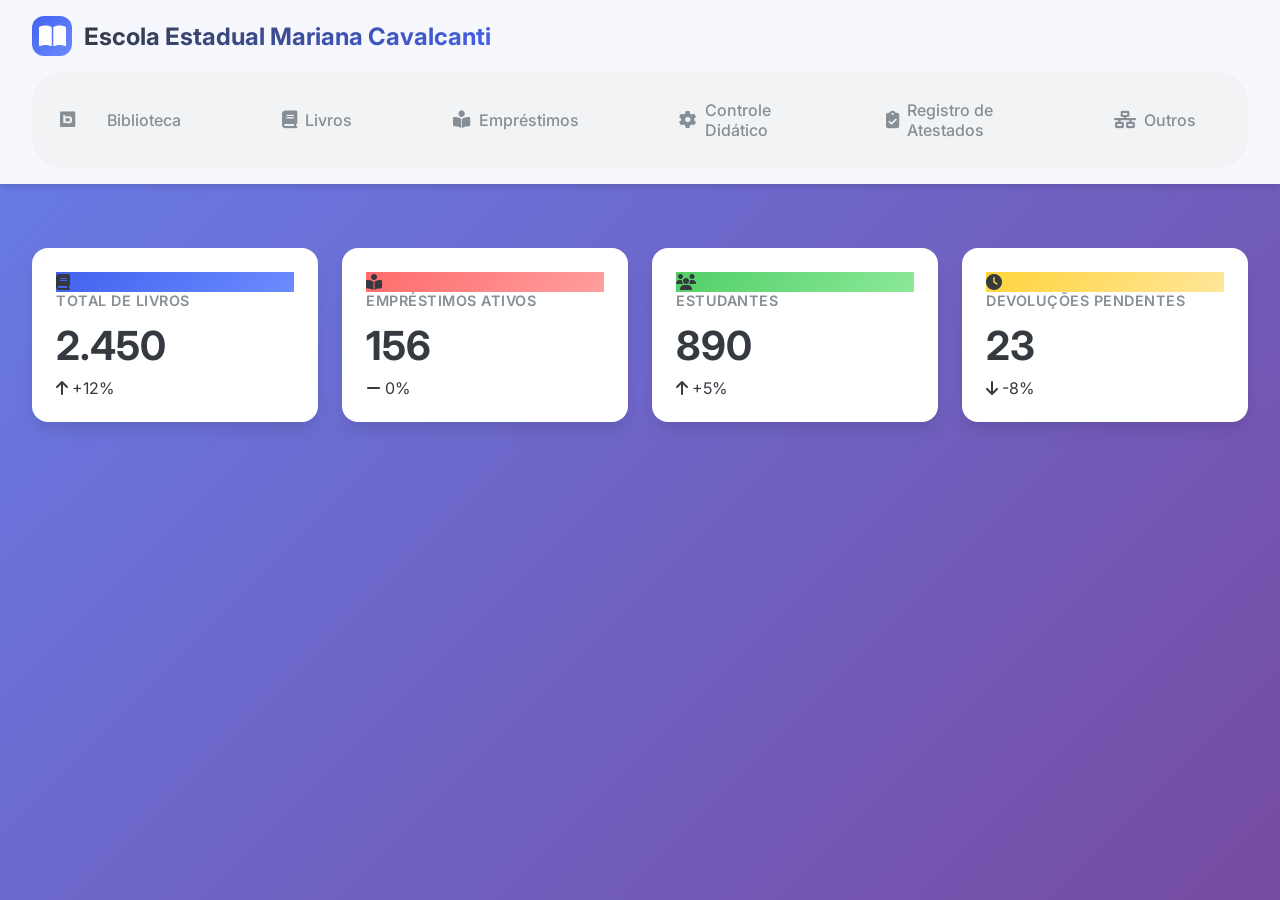
==== index.html @ 970c311e "Biblioteca" ====
<!DOCTYPE html>
<html lang="pt-BR">
<head>
    <meta charset="UTF-8">
    <meta name="viewport" content="width=device-width, initial-scale=1.0">
    <title>Biblioteca Escolar - Sistema de Gestão</title>
    <link rel="stylesheet" href="assets/css/style.css">
    <link href="https://fonts.googleapis.com/css2?family=Inter:wght@300;400;500;600;700;800&display=swap" rel="stylesheet">
    <link rel="stylesheet" href="https://cdnjs.cloudflare.com/ajax/libs/font-awesome/6.4.0/css/all.min.css">
</head>
<body>
    <header>
        <div class="header-content">
            <div class="logo">
                <div class="logo-icon">
                    <i class="fas fa-book-open"></i>
                </div>
                <h1>Escola Estadual<span>  Mariana Cavalcanti</span></h1>
            </div>
            <nav class="nav-menu">
                <ul>
                    <li class="nav-link" data-tab="livros">
                        <i class="fa-brands fa-bimobject"></i>
                        <a href="index.html" class="nav-link" data-tab="index">
                            <span>Biblioteca</span>
                        </a>
                    </li>
                    <li class="nav-link" data-tab="livros"> 
                        <a href="arcevo.html" class="nav-link" data-tab="livros">                       
                        <i class="fas fa-book"></i>                       
                            <span>Livros</span>
                        </a>
                    </li>
                    <li class="nav-link" data-tab="emprestimos">
                        <a href="emprestimo.html" class="nav-link" data-tab="emprestimos">
                            <i class="fas fa-book-reader"></i>
                            <span>Empréstimos</span>
                        </a>
                    </li>
                    <li class="nav-link" data-tab="controlDidatico">
                        <a href="controlDidatico.html" class="nav-link" data-tab="controlDidatico">
                            <i class="fa-solid fa-gear"></i>
                            <span>Controle Didático</span>
                        </a>    
                    </li>
                    <li class="nav-link" data-tab="atestados">
                        <a href="RegisterAtestado.html" class="nav-link" data-tab="atestados">
                            <i class="fa-solid fa-clipboard-check"></i>
                            <span>Registro de Atestados</span>
                        </a>
                    </li>
                    <li class="nav-link" data-tab="outros">
                        <a href="outros.html" class="nav-link" data-tab="outros">
                        <i class="fa-solid fa-network-wired"></i>
                        <span>Outros</span>
                        </a>
                    </li>
                </ul>
            </nav>
        </div>
    </header>
    
    <main class="main-content">
        <div class="stats-grid">
            <div class="stat-card">
                <div class="stat-icon" style="background: linear-gradient(135deg, #4361ee, #6c8cff);">
                    <i class="fas fa-book"></i>
                </div>
                <div class="stat-info">
                    <h3>Total de Livros</h3>
                    <p class="stat-number" id="totalLivros">2.450</p>
                    <span class="stat-trend positive">
                        <i class="fas fa-arrow-up"></i> +12%
                    </span>
                </div>
            </div>
            
            <div class="stat-card">
                <div class="stat-icon" style="background: linear-gradient(135deg, #ff6b6b, #ff9f9f);">
                    <i class="fas fa-book-reader"></i>
                </div>
                <div class="stat-info">
                    <h3>Empréstimos Ativos</h3>
                    <p class="stat-number" id="emprestimosAtivos">156</p>
                    <span class="stat-trend neutral">
                        <i class="fas fa-minus"></i> 0%
                    </span>
                </div>
            </div>
            
            <div class="stat-card">
                <div class="stat-icon" style="background: linear-gradient(135deg, #51cf66, #8ce99a);">
                    <i class="fas fa-users"></i>
                </div>
                <div class="stat-info">
                    <h3>Estudantes</h3>
                    <p class="stat-number" id="estudantes">890</p>
                    <span class="stat-trend positive">
                        <i class="fas fa-arrow-up"></i> +5%
                    </span>
                </div>
            </div>
            
            <div class="stat-card">
                <div class="stat-icon" style="background: linear-gradient(135deg, #ffd43b, #ffe69b);">
                    <i class="fas fa-clock"></i>
                </div>
                <div class="stat-info">
                    <h3>Devoluções Pendentes</h3>
                    <p class="stat-number" id="devolucoesPendentes">23</p>
                    <span class="stat-trend negative">
                        <i class="fas fa-arrow-down"></i> -8%
                    </span>
                </div>
            </div>          
        </div>
    </main>
</body>
</html>
---- assets/css/style.css ----
/* Reset e configurações globais */
* {
    margin: 0;
    padding: 0;
    box-sizing: border-box;
}

:root {
    --primary: #4361ee;
    --primary-dark: #3a56d4;
    --primary-light: #6c8cff;
    --success: #51cf66;
    --warning: #ffd43b;
    --danger: #ff6b6b;
    --gray-50: #f8f9fa;
    --gray-100: #f1f3f5;
    --gray-200: #e9ecef;
    --gray-300: #dee2e6;
    --gray-500: #adb5bd;
    --gray-600: #868e96;
    --gray-800: #343a40;
    --shadow-md: 0 4px 6px -1px rgba(0, 0, 0, 0.1);
    --shadow-lg: 0 10px 15px -3px rgba(0, 0, 0, 0.1);
    --shadow-xl: 0 20px 25px -5px rgba(0, 0, 0, 0.1);
    --border-radius: 12px;
    --border-radius-lg: 16px;
}

body {
    font-family: 'Inter', -apple-system, BlinkMacSystemFont, sans-serif;
    background: linear-gradient(135deg, #667eea 0%, #764ba2 100%);
    color: var(--gray-800);
    min-height: 100vh;
}

/* Header */
header {
    background: rgba(255, 255, 255, 0.95);
    backdrop-filter: blur(10px);
    box-shadow: var(--shadow-md);
    position: sticky;
    top: 0;
    z-index: 1000;
}

.header-content {
    max-width: 1400px;
    margin: 0 auto;
    padding: 1rem 2rem;
    display: flex;
    justify-content: space-between;
    align-items: center;
    flex-wrap: wrap;
    gap: 1rem;
}

.logo {
    display: flex;
    align-items: center;
    gap: 0.75rem;
}

.logo-icon {
    width: 40px;
    height: 40px;
    background: linear-gradient(135deg, var(--primary), var(--primary-light));
    border-radius: 12px;
    display: flex;
    align-items: center;
    justify-content: center;
    animation: pulse 2s infinite;
}

@keyframes pulse {
    0%, 100% { transform: scale(1); }
    50% { transform: scale(1.05); }
}

.logo-icon i {
    font-size: 1.5rem;
    color: white;
}

.logo h1 {
    font-size: 1.5rem;
    font-weight: 700;
    background: linear-gradient(135deg, var(--gray-800), var(--primary));
    -webkit-background-clip: text;
    -webkit-text-fill-color: transparent;
    background-clip: text;
}

/* Navegação */
.nav-menu ul {
    display: flex;
    gap: 0.3rem;
    background: var(--gray-100);
    padding: 0.25rem;
    border-radius: 2rem;
    list-style: none;
}

.nav-link {
    display: flex;
    align-items: center;
    gap: 0.5rem;
    padding: 0.75rem 1.5rem;
    border-radius: 2rem;
    transition: all 0.3s;
    font-weight: 500;
    cursor: pointer;
}

.nav-link a {
    text-decoration: none;
    color: var(--gray-600);
    display: flex;
    align-items: center;
    gap: 0.5rem;
}

.nav-link:hover {
    background: var(--gray-200);
}

.nav-link:hover a {
    color: var(--primary);
}

.nav-link i {
    font-size: 1.1rem;
    color: var(--gray-600);
}

.nav-link:hover i {
    color: var(--primary);
}

/* Main */
main {
    max-width: 1400px;
    margin: 0 auto;
    padding: 2rem;
}

/* Stats Grid */
.stats-grid {
    display: grid;
    grid-template-columns: repeat(auto-fit, minmax(250px, 1fr));
    gap: 1.5rem;
    margin: 2rem 0;
}

.stats-grid > div {
    background: white;
    border-radius: var(--border-radius-lg);
    padding: 1.5rem;
    box-shadow: var(--shadow-lg);
    transition: transform 0.3s, box-shadow 0.3s;
}

.stats-grid > div:hover {
    transform: translateY(-5px);
    box-shadow: var(--shadow-xl);
}

.stat-info h3 {
    font-size: 0.9rem;
    font-weight: 600;
    color: var(--gray-600);
    margin-bottom: 0.75rem;
    text-transform: uppercase;
    letter-spacing: 0.5px;
}

.stat-number {
    font-size: 2.5rem;
    font-weight: 700;
    color: var(--gray-800);
    margin-bottom: 0.5rem;
}

/* Responsividade */
@media (max-width: 768px) {
    .header-content {
        flex-direction: column;
        padding: 1rem;
    }
    
    .nav-menu ul {
        width: 100%;
        justify-content: center;
        flex-wrap: wrap;
    }
    
    .nav-link {
        padding: 0.5rem 1rem;
    }
    
    .nav-link span {
        display: none;
    }
    
    .nav-link i {
        font-size: 1.25rem;
    }
    
    main {
        padding: 1rem;
    }
    
    .stats-grid {
        grid-template-columns: 1fr;
    }
}

@media (max-width: 480px) {
    .logo h1 {
        font-size: 1.2rem;
    }
    
    .logo-icon {
        width: 32px;
        height: 32px;
    }
    
    .stat-number {
        font-size: 2rem;
    }
}
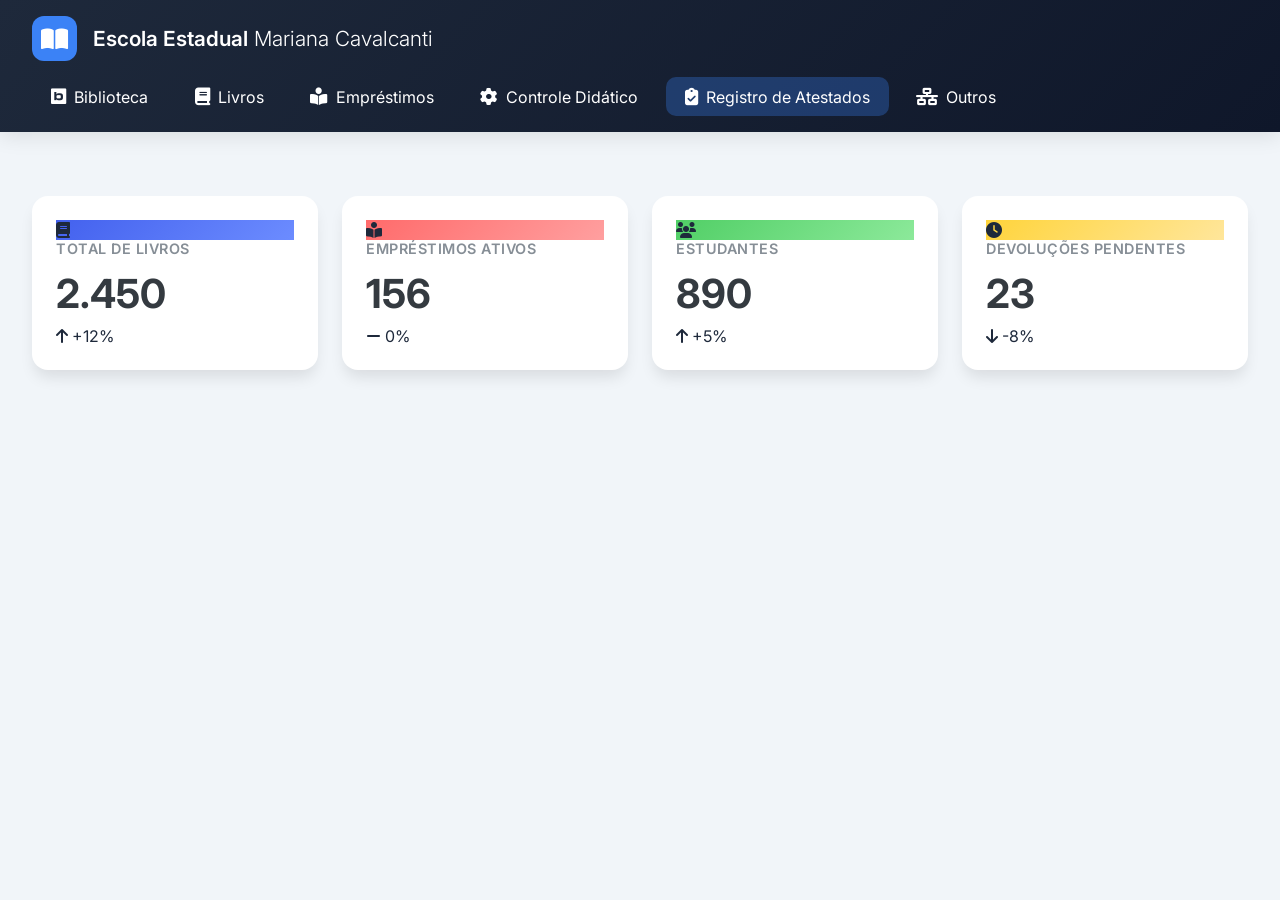
==== commit fbfcb0b4: "atualização" ====
--- a/index.html
+++ b/index.html
@@ -19,40 +19,40 @@
             </div>
             <nav class="nav-menu">
                 <ul>
-                    <li class="nav-link" data-tab="livros">
-                        <i class="fa-brands fa-bimobject"></i>
-                        <a href="index.html" class="nav-link" data-tab="index">
+                    <li class="nav-link">
+                        <a href="index.html">
+                            <i class="fa-brands fa-bimobject"></i>
                             <span>Biblioteca</span>
                         </a>
                     </li>
-                    <li class="nav-link" data-tab="livros"> 
-                        <a href="arcevo.html" class="nav-link" data-tab="livros">                       
-                        <i class="fas fa-book"></i>                       
+                    <li class="nav-link">
+                        <a href="arcevo.html">
+                            <i class="fas fa-book"></i>
                             <span>Livros</span>
                         </a>
                     </li>
-                    <li class="nav-link" data-tab="emprestimos">
-                        <a href="emprestimo.html" class="nav-link" data-tab="emprestimos">
+                    <li class="nav-link">
+                        <a href="emprestimo.html">
                             <i class="fas fa-book-reader"></i>
                             <span>Empréstimos</span>
                         </a>
                     </li>
-                    <li class="nav-link" data-tab="controlDidatico">
-                        <a href="controlDidatico.html" class="nav-link" data-tab="controlDidatico">
+                    <li class="nav-link">
+                        <a href="controlDidatico.html">
                             <i class="fa-solid fa-gear"></i>
                             <span>Controle Didático</span>
-                        </a>    
+                        </a>
                     </li>
-                    <li class="nav-link" data-tab="atestados">
-                        <a href="RegisterAtestado.html" class="nav-link" data-tab="atestados">
+                    <li class="nav-link active">
+                        <a href="RegisterAtestado.html">
                             <i class="fa-solid fa-clipboard-check"></i>
                             <span>Registro de Atestados</span>
                         </a>
                     </li>
-                    <li class="nav-link" data-tab="outros">
-                        <a href="outros.html" class="nav-link" data-tab="outros">
-                        <i class="fa-solid fa-network-wired"></i>
-                        <span>Outros</span>
+                    <li class="nav-link">
+                        <a href="outros.html">
+                            <i class="fa-solid fa-network-wired"></i>
+                            <span>Outros</span>
                         </a>
                     </li>
                 </ul>
--- a/assets/css/style.css
+++ b/assets/css/style.css
@@ -27,26 +27,26 @@
 }
 
 body {
-    font-family: 'Inter', -apple-system, BlinkMacSystemFont, sans-serif;
-    background: linear-gradient(135deg, #667eea 0%, #764ba2 100%);
-    color: var(--gray-800);
+    font-family: 'Inter', sans-serif;
+    background: #f1f5f9;
+    color: #1e293b;        
     min-height: 100vh;
 }
 
-/* Header */
+/* Header - Estilo da página de atestado */
 header {
-    background: rgba(255, 255, 255, 0.95);
-    backdrop-filter: blur(10px);
-    box-shadow: var(--shadow-md);
+    background: linear-gradient(135deg, #1e293b, #0f172a);
+    color: white;
+    padding: 1rem 2rem;
+    box-shadow: 0 4px 20px rgba(0, 0, 0, 0.1);
     position: sticky;
     top: 0;
-    z-index: 1000;
+    z-index: 100;
 }
 
 .header-content {
     max-width: 1400px;
     margin: 0 auto;
-    padding: 1rem 2rem;
     display: flex;
     justify-content: space-between;
     align-items: center;
@@ -57,83 +57,81 @@
 .logo {
     display: flex;
     align-items: center;
-    gap: 0.75rem;
+    gap: 1rem;
 }
 
 .logo-icon {
-    width: 40px;
-    height: 40px;
-    background: linear-gradient(135deg, var(--primary), var(--primary-light));
+    background: #3b82f6;
+    width: 45px;
+    height: 45px;
     border-radius: 12px;
     display: flex;
     align-items: center;
     justify-content: center;
-    animation: pulse 2s infinite;
-}
-
-@keyframes pulse {
-    0%, 100% { transform: scale(1); }
-    50% { transform: scale(1.05); }
+    font-size: 1.5rem;
 }
 
 .logo-icon i {
-    font-size: 1.5rem;
     color: white;
 }
 
 .logo h1 {
-    font-size: 1.5rem;
-    font-weight: 700;
-    background: linear-gradient(135deg, var(--gray-800), var(--primary));
-    -webkit-background-clip: text;
-    -webkit-text-fill-color: transparent;
-    background-clip: text;
+    font-size: 1.3rem;
+    font-weight: 600;
+    color: white;
+    background: none;
+    -webkit-text-fill-color: white;
+}
+
+.logo h1 span {
+    font-weight: 300;
+    color: #94a3b8;
 }
 
 /* Navegação */
 .nav-menu ul {
     display: flex;
-    gap: 0.3rem;
-    background: var(--gray-100);
-    padding: 0.25rem;
-    border-radius: 2rem;
     list-style: none;
+    gap: 0.5rem;
+    flex-wrap: wrap;
+    background: none;
+    padding: 0;
+    border-radius: 0;
 }
 
 .nav-link {
     display: flex;
     align-items: center;
     gap: 0.5rem;
-    padding: 0.75rem 1.5rem;
-    border-radius: 2rem;
+    padding: 0.6rem 1.2rem;
+    border-radius: 10px;
     transition: all 0.3s;
-    font-weight: 500;
     cursor: pointer;
 }
 
 .nav-link a {
+    color: white;
     text-decoration: none;
-    color: var(--gray-600);
     display: flex;
     align-items: center;
     gap: 0.5rem;
-}
-
-.nav-link:hover {
-    background: var(--gray-200);
-}
-
-.nav-link:hover a {
-    color: var(--primary);
 }
 
 .nav-link i {
     font-size: 1.1rem;
-    color: var(--gray-600);
+    color: white;
+}
+
+.nav-link:hover, .nav-link.active {
+    background: rgba(59, 130, 246, 0.3);
+}
+
+.nav-link:hover a {
+    color: white;
 }
 
 .nav-link:hover i {
-    color: var(--primary);
+    color: white;
 }
 
 /* Main */
@@ -182,6 +180,70 @@
 
 /* Responsividade */
 @media (max-width: 768px) {
+    header {
+        padding: 1rem;
+    }
+    
+    .header-content {
+        flex-direction: column;
+        text-align: center;
+    }
+    
+    .nav-menu ul {
+        width: 100%;
+        justify-content: center;
+    }
+    
+    .nav-link {
+        padding: 0.5rem 1rem;
+    }
+    
+    .nav-link span {
+        display: inline;
+    }
+    
+    .nav-link i {
+        font-size: 1rem;
+    }
+    
+    main {
+        padding: 1rem;
+    }
+    
+    .stats-grid {
+        grid-template-columns: 1fr;
+    }
+}
+
+@media (max-width: 480px) {
+    .logo h1 {
+        font-size: 1.2rem;
+    }
+    
+    .logo-icon {
+        width: 35px;
+        height: 35px;
+    }
+    
+    .logo-icon i {
+        font-size: 1.2rem;
+    }
+    
+    .nav-link span {
+        display: none;
+    }
+    
+    .nav-link i {
+        font-size: 1.25rem;
+    }
+    
+    .stat-number {
+        font-size: 2rem;
+    }
+}
+
+/* Responsividade */
+@media (max-width: 768px) {
     .header-content {
         flex-direction: column;
         padding: 1rem;
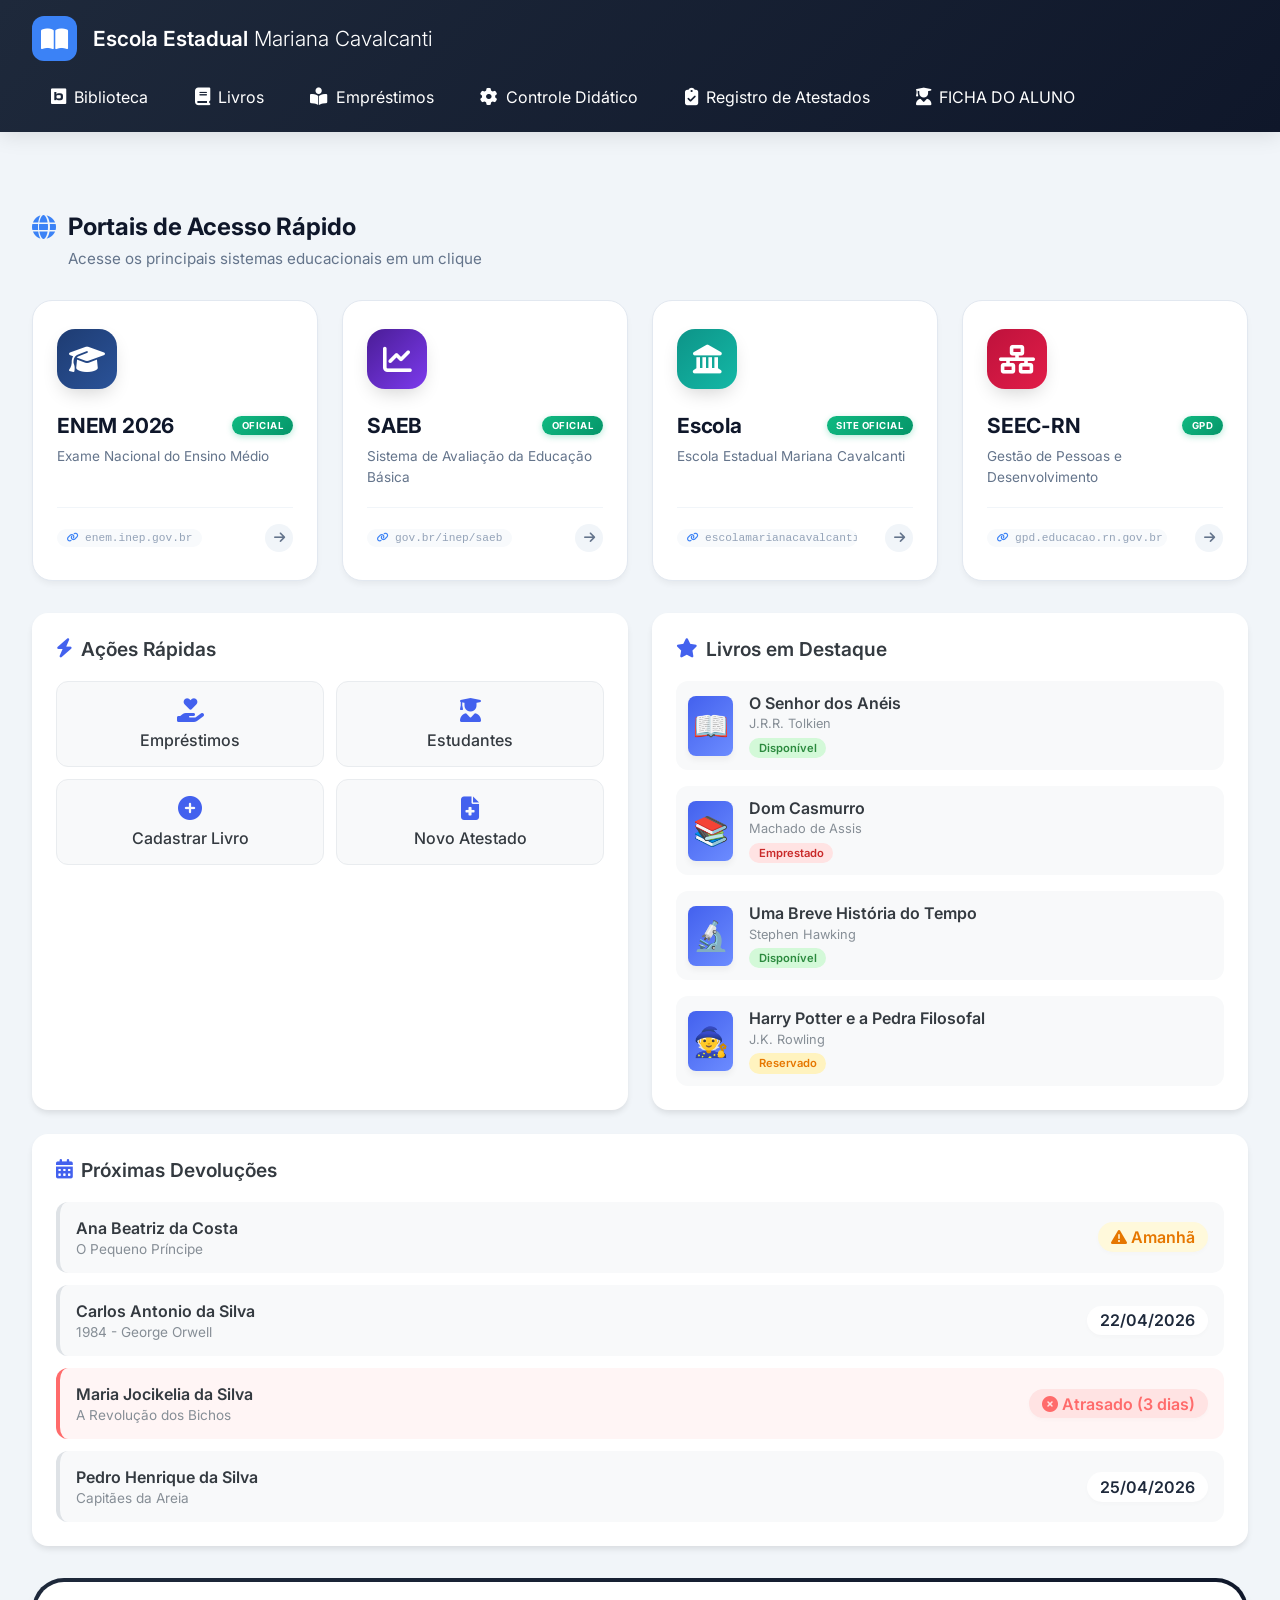
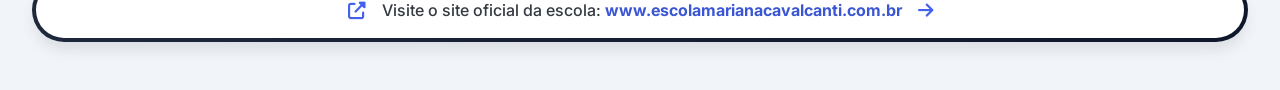
==== commit d2d1c958: "Adicionando pagina ficha de alunos e atulizações" ====
--- a/index.html
+++ b/index.html
@@ -3,8 +3,13 @@
 <head>
     <meta charset="UTF-8">
     <meta name="viewport" content="width=device-width, initial-scale=1.0">
+        <!-- Favicon padrão -->
+      
+    <!-- Título -->
     <title>Biblioteca Escolar - Sistema de Gestão</title>
+    <link rel="icon" type="image/png" href="assets/img/logo.png">
     <link rel="stylesheet" href="assets/css/style.css">
+    <link rel="stylesheet" href="assets/css/index.css">
     <link href="https://fonts.googleapis.com/css2?family=Inter:wght@300;400;500;600;700;800&display=swap" rel="stylesheet">
     <link rel="stylesheet" href="https://cdnjs.cloudflare.com/ajax/libs/font-awesome/6.4.0/css/all.min.css">
 </head>
@@ -43,16 +48,16 @@
                             <span>Controle Didático</span>
                         </a>
                     </li>
-                    <li class="nav-link active">
+                    <li class="nav-link">
                         <a href="RegisterAtestado.html">
                             <i class="fa-solid fa-clipboard-check"></i>
                             <span>Registro de Atestados</span>
                         </a>
                     </li>
                     <li class="nav-link">
-                        <a href="outros.html">
-                            <i class="fa-solid fa-network-wired"></i>
-                            <span>Outros</span>
+                        <a href="ficha_aluno.html">
+                            <i class="fa-solid fa-user-graduate"></i>
+                            <span>FICHA DO ALUNO</span>
                         </a>
                     </li>
                 </ul>
@@ -61,58 +66,234 @@
     </header>
     
     <main class="main-content">
-        <div class="stats-grid">
-            <div class="stat-card">
-                <div class="stat-icon" style="background: linear-gradient(135deg, #4361ee, #6c8cff);">
-                    <i class="fas fa-book"></i>
-                </div>
-                <div class="stat-info">
-                    <h3>Total de Livros</h3>
-                    <p class="stat-number" id="totalLivros">2.450</p>
-                    <span class="stat-trend positive">
-                        <i class="fas fa-arrow-up"></i> +12%
-                    </span>
+        <!-- Painel de Acesso Rápido - Portais Educacionais -->
+    <div class="portais-section">
+        <div class="section-header">
+            <h2>
+                <i class="fas fa-globe"></i>
+                Portais de Acesso Rápido
+            </h2>
+            <p>Acesse os principais sistemas educacionais em um clique</p>
+        </div>
+        
+        <div class="portais-grid">
+            <!-- Card ENEM -->
+            <a href="https://enem.inep.gov.br/" target="_blank" class="portal-card-v2">
+                <div class="portal-icon-wrapper">
+                    <div class="portal-icon" style="background: linear-gradient(135deg, #1e3c72, #2a5298);">
+                        <i class="fas fa-graduation-cap"></i>
+                    </div>
+                </div>
+                <div class="portal-content">
+                    <div class="portal-header">
+                        <h3>ENEM 2026</h3>
+                        <span class="badge-oficial">Oficial</span>
+                    </div>
+                    <p>Exame Nacional do Ensino Médio</p>
+                    <div class="portal-footer">
+                        <span class="portal-url">
+                            <i class="fas fa-link"></i> enem.inep.gov.br
+                        </span>
+                        <span class="portal-arrow">
+                            <i class="fas fa-arrow-right"></i>
+                        </span>
+                    </div>
+                </div>
+                <div class="portal-hover-effect"></div>
+            </a>
+            
+            <!-- Card SAEB -->
+            <a href="https://saeb.inep.gov.br/saeb/" target="_blank" class="portal-card-v2">
+                <div class="portal-icon-wrapper">
+                    <div class="portal-icon" style="background: linear-gradient(135deg, #4a1d96, #7c3aed);">
+                        <i class="fas fa-chart-line"></i>
+                    </div>
+                </div>
+                <div class="portal-content">
+                    <div class="portal-header">
+                        <h3>SAEB</h3>
+                        <span class="badge-oficial">Oficial</span>
+                    </div>
+                    <p>Sistema de Avaliação da Educação Básica</p>
+                    <div class="portal-footer">
+                        <span class="portal-url">
+                            <i class="fas fa-link"></i> gov.br/inep/saeb
+                        </span>
+                        <span class="portal-arrow">
+                            <i class="fas fa-arrow-right"></i>
+                        </span>
+                    </div>
+                </div>
+                <div class="portal-hover-effect"></div>
+            </a>
+            
+            <!-- Card Escola -->
+            <a href="https://www.escolamarianacavalcanti.com.br" target="_blank" class="portal-card-v2">
+                <div class="portal-icon-wrapper">
+                    <div class="portal-icon" style="background: linear-gradient(135deg, #0d9488, #14b8a6);">
+                        <i class="fas fa-landmark"></i>
+                    </div>
+                </div>
+                <div class="portal-content">
+                    <div class="portal-header">
+                        <h3>Escola</h3>
+                        <span class="badge-oficial">Site Oficial</span>
+                    </div>
+                    <p>Escola Estadual Mariana Cavalcanti</p>
+                    <div class="portal-footer">
+                        <span class="portal-url">
+                            <i class="fas fa-link"></i> escolamarianacavalcanti.com.br
+                        </span>
+                        <span class="portal-arrow">
+                            <i class="fas fa-arrow-right"></i>
+                        </span>
+                    </div>
+                </div>
+                <div class="portal-hover-effect"></div>
+            </a>
+            
+            <!-- Card SEEC-RN -->
+            <a href="https://gpd.educacao.rn.gov.br/" target="_blank" class="portal-card-v2">
+                <div class="portal-icon-wrapper">
+                    <div class="portal-icon" style="background: linear-gradient(135deg, #be123c, #e11d48);">
+                        <i class="fas fa-network-wired"></i>
+                    </div>
+                </div>
+                <div class="portal-content">
+                    <div class="portal-header">
+                        <h3>SEEC-RN</h3>
+                        <span class="badge-oficial">GPD</span>
+                    </div>
+                    <p>Gestão de Pessoas e Desenvolvimento</p>
+                    <div class="portal-footer">
+                        <span class="portal-url">
+                            <i class="fas fa-link"></i> gpd.educacao.rn.gov.br
+                        </span>
+                        <span class="portal-arrow">
+                            <i class="fas fa-arrow-right"></i>
+                        </span>
+                    </div>
+                </div>
+                <div class="portal-hover-effect"></div>
+            </a>
+        </div>
+    </div>
+
+        <!-- NOVAS SEÇÕES -->
+        <div class="dashboard-sections">
+            <!-- Ações Rápidas -->
+            <div class="quick-actions">
+                <h2><i class="fas fa-bolt"></i> Ações Rápidas</h2>
+                <div class="action-buttons">
+                    <a href="emprestimo.html" class="action-btn">
+                        <i class="fas fa-hand-holding-heart"></i>
+                        <span>Empréstimos</span>
+                    </a>
+                    <a href="ficha_aluno.html" class="action-btn" onclick="alert('Leitor de código de barras ativado!')">
+                        <i class="fa-solid fa-user-graduate"></i>
+                        <span>Estudantes</span>
+                    </a>
+                    <a href="arcevo.html" class="action-btn">
+                        <i class="fas fa-plus-circle"></i>
+                        <span>Cadastrar Livro</span>
+                    </a>
+                    <a href="RegisterAtestado.html" class="action-btn">
+                        <i class="fas fa-file-medical"></i>
+                        <span>Novo Atestado</span>
+                    </a>
                 </div>
             </div>
-            
-            <div class="stat-card">
-                <div class="stat-icon" style="background: linear-gradient(135deg, #ff6b6b, #ff9f9f);">
-                    <i class="fas fa-book-reader"></i>
-                </div>
-                <div class="stat-info">
-                    <h3>Empréstimos Ativos</h3>
-                    <p class="stat-number" id="emprestimosAtivos">156</p>
-                    <span class="stat-trend neutral">
-                        <i class="fas fa-minus"></i> 0%
-                    </span>
+
+            <!-- Livros em Destaque -->
+            <div class="featured-books">
+                <h2><i class="fas fa-star"></i> Livros em Destaque</h2>
+                <div class="books-carousel">
+                    <div class="book-item">
+                        <div class="book-cover">📖</div>
+                        <div class="book-info">
+                            <h4>O Senhor dos Anéis</h4>
+                            <p>J.R.R. Tolkien</p>
+                            <span class="book-status available">Disponível</span>
+                        </div>
+                    </div>
+                    <div class="book-item">
+                        <div class="book-cover">📚</div>
+                        <div class="book-info">
+                            <h4>Dom Casmurro</h4>
+                            <p>Machado de Assis</p>
+                            <span class="book-status borrowed">Emprestado</span>
+                        </div>
+                    </div>
+                    <div class="book-item">
+                        <div class="book-cover">🔬</div>
+                        <div class="book-info">
+                            <h4>Uma Breve História do Tempo</h4>
+                            <p>Stephen Hawking</p>
+                            <span class="book-status available">Disponível</span>
+                        </div>
+                    </div>
+                    <div class="book-item">
+                        <div class="book-cover">🧙</div>
+                        <div class="book-info">
+                            <h4>Harry Potter e a Pedra Filosofal</h4>
+                            <p>J.K. Rowling</p>
+                            <span class="book-status reserved">Reservado</span>
+                        </div>
+                    </div>
                 </div>
             </div>
-            
-            <div class="stat-card">
-                <div class="stat-icon" style="background: linear-gradient(135deg, #51cf66, #8ce99a);">
-                    <i class="fas fa-users"></i>
-                </div>
-                <div class="stat-info">
-                    <h3>Estudantes</h3>
-                    <p class="stat-number" id="estudantes">890</p>
-                    <span class="stat-trend positive">
-                        <i class="fas fa-arrow-up"></i> +5%
-                    </span>
+
+            <!-- Próximas Devoluções -->
+            <div class="upcoming-returns">
+                <h2><i class="fas fa-calendar-alt"></i> Próximas Devoluções</h2>
+                <div class="returns-list">
+                    <div class="return-item">
+                        <div class="return-info">
+                            <p class="student-name">Ana Beatriz da Costa</p>
+                            <p class="book-title">O Pequeno Príncipe</p>
+                        </div>
+                        <div class="return-date warning">
+                            <i class="fas fa-exclamation-triangle"></i> Amanhã
+                        </div>
+                    </div>
+                    <div class="return-item">
+                        <div class="return-info">
+                            <p class="student-name">Carlos Antonio da Silva</p>
+                            <p class="book-title">1984 - George Orwell</p>
+                        </div>
+                        <div class="return-date">
+                            22/04/2026
+                        </div>
+                    </div>
+                    <div class="return-item overdue">
+                        <div class="return-info">
+                            <p class="student-name">Maria Jocikelia da Silva</p>
+                            <p class="book-title">A Revolução dos Bichos</p>
+                        </div>
+                        <div class="return-date danger">
+                            <i class="fas fa-times-circle"></i> Atrasado (3 dias)
+                        </div>
+                    </div>
+                    <div class="return-item">
+                        <div class="return-info">
+                            <p class="student-name">Pedro Henrique da Silva</p>
+                            <p class="book-title">Capitães da Areia</p>
+                        </div>
+                        <div class="return-date">
+                            25/04/2026
+                        </div>
+                    </div>
                 </div>
             </div>
-            
-            <div class="stat-card">
-                <div class="stat-icon" style="background: linear-gradient(135deg, #ffd43b, #ffe69b);">
-                    <i class="fas fa-clock"></i>
-                </div>
-                <div class="stat-info">
-                    <h3>Devoluções Pendentes</h3>
-                    <p class="stat-number" id="devolucoesPendentes">23</p>
-                    <span class="stat-trend negative">
-                        <i class="fas fa-arrow-down"></i> -8%
-                    </span>
-                </div>
-            </div>          
+        </div>
+
+        <!-- Link para o site da escola (Banner) -->
+        <div class="school-site-banner">
+            <a href="https://www.escolamarianacavalcanti.com.br" target="_blank" rel="noopener noreferrer">
+                <i class="fas fa-external-link-alt"></i>
+                <span>Visite o site oficial da escola: <strong>www.escolamarianacavalcanti.com.br</strong></span>
+                <i class="fas fa-arrow-right"></i>
+            </a>
         </div>
     </main>
 </body>
--- a/assets/css/style.css
+++ b/assets/css/style.css
@@ -289,4 +289,278 @@
     .stat-number {
         font-size: 2rem;
     }
+}
+/* =============================================
+   NOVAS SEÇÕES DO DASHBOARD (INDEX)
+   ============================================= */
+
+.dashboard-sections {
+    display: grid;
+    grid-template-columns: 1fr 1fr;
+    gap: 1.5rem;
+    margin: 2rem 0;
+}
+
+/* Ações Rápidas */
+.quick-actions {
+    background: white;
+    border-radius: var(--border-radius-lg);
+    padding: 1.5rem;
+    box-shadow: var(--shadow-md);
+}
+
+.quick-actions h2, .featured-books h2, .upcoming-returns h2 {
+    font-size: 1.2rem;
+    font-weight: 600;
+    color: var(--gray-800);
+    margin-bottom: 1.25rem;
+    display: flex;
+    align-items: center;
+    gap: 0.5rem;
+}
+
+.quick-actions h2 i, .featured-books h2 i, .upcoming-returns h2 i {
+    color: var(--primary);
+}
+
+.action-buttons {
+    display: grid;
+    grid-template-columns: repeat(2, 1fr);
+    gap: 0.75rem;
+}
+
+.action-btn {
+    background: var(--gray-50);
+    border: 1px solid var(--gray-200);
+    border-radius: 12px;
+    padding: 1rem 0.75rem;
+    display: flex;
+    flex-direction: column;
+    align-items: center;
+    gap: 0.5rem;
+    text-decoration: none;
+    color: var(--gray-800);
+    font-weight: 500;
+    transition: all 0.2s;
+}
+
+.action-btn i {
+    font-size: 1.5rem;
+    color: var(--primary);
+}
+
+.action-btn:hover {
+    background: var(--primary);
+    border-color: var(--primary);
+    color: white;
+    transform: translateY(-3px);
+    box-shadow: var(--shadow-md);
+}
+
+.action-btn:hover i {
+    color: white;
+}
+
+/* Livros em Destaque */
+.featured-books {
+    background: white;
+    border-radius: var(--border-radius-lg);
+    padding: 1.5rem;
+    box-shadow: var(--shadow-md);
+}
+
+.books-carousel {
+    display: flex;
+    flex-direction: column;
+    gap: 1rem;
+}
+
+.book-item {
+    display: flex;
+    align-items: center;
+    gap: 1rem;
+    padding: 0.75rem;
+    background: var(--gray-50);
+    border-radius: 12px;
+    transition: background 0.2s;
+}
+
+.book-item:hover {
+    background: var(--gray-100);
+}
+
+.book-cover {
+    width: 45px;
+    height: 60px;
+    background: linear-gradient(135deg, #4361ee, #6c8cff);
+    border-radius: 8px;
+    display: flex;
+    align-items: center;
+    justify-content: center;
+    font-size: 1.8rem;
+    color: white;
+    box-shadow: 0 4px 6px rgba(0,0,0,0.05);
+}
+
+.book-info h4 {
+    font-size: 1rem;
+    font-weight: 600;
+    color: var(--gray-800);
+    margin-bottom: 0.2rem;
+}
+
+.book-info p {
+    font-size: 0.8rem;
+    color: var(--gray-600);
+    margin-bottom: 0.3rem;
+}
+
+.book-status {
+    font-size: 0.7rem;
+    font-weight: 600;
+    padding: 0.2rem 0.6rem;
+    border-radius: 20px;
+    display: inline-block;
+}
+
+.book-status.available {
+    background: #d3f9d8;
+    color: #2b8a3e;
+}
+
+.book-status.borrowed {
+    background: #ffe3e3;
+    color: #c92a2a;
+}
+
+.book-status.reserved {
+    background: #fff3bf;
+    color: #e67700;
+}
+
+/* Próximas Devoluções */
+.upcoming-returns {
+    grid-column: span 2;
+    background: white;
+    border-radius: var(--border-radius-lg);
+    padding: 1.5rem;
+    box-shadow: var(--shadow-md);
+}
+
+.returns-list {
+    display: flex;
+    flex-direction: column;
+    gap: 0.75rem;
+}
+
+.return-item {
+    display: flex;
+    justify-content: space-between;
+    align-items: center;
+    padding: 1rem;
+    background: var(--gray-50);
+    border-radius: 12px;
+    border-left: 4px solid var(--gray-300);
+}
+
+.return-item.overdue {
+    border-left-color: var(--danger);
+    background: #fff5f5;
+}
+
+.student-name {
+    font-weight: 600;
+    color: var(--gray-800);
+    margin-bottom: 0.2rem;
+}
+
+.book-title {
+    font-size: 0.85rem;
+    color: var(--gray-600);
+}
+
+.return-date {
+    font-weight: 600;
+    padding: 0.3rem 0.8rem;
+    border-radius: 20px;
+    background: white;
+    box-shadow: 0 2px 4px rgba(0,0,0,0.02);
+}
+
+.return-date.warning {
+    color: #e67700;
+    background: #fff9db;
+}
+
+.return-date.danger {
+    color: var(--danger);
+    background: #ffe3e3;
+}
+
+/* Banner do Site da Escola */
+.school-site-banner {
+    margin: 2rem 0 1rem;
+    background: linear-gradient(135deg, #1e293b, #0f172a);
+    border-radius: 60px;
+    padding: 0.25rem;
+    box-shadow: var(--shadow-lg);
+}
+
+.school-site-banner a {
+    display: flex;
+    align-items: center;
+    justify-content: center;
+    gap: 1rem;
+    padding: 1rem 2rem;
+    background: white;
+    border-radius: 60px;
+    text-decoration: none;
+    color: var(--gray-800);
+    font-weight: 500;
+    transition: all 0.3s;
+    border: 2px solid transparent;
+}
+
+.school-site-banner a:hover {
+    background: transparent;
+    color: white;
+    border-color: rgba(255,255,255,0.3);
+}
+
+.school-site-banner a i {
+    color: var(--primary);
+    font-size: 1.1rem;
+}
+
+.school-site-banner a:hover i {
+    color: white;
+}
+
+.school-site-banner strong {
+    color: var(--primary-dark);
+}
+
+.school-site-banner a:hover strong {
+    color: #ffd43b;
+}
+
+/* Ajustes Responsivos */
+@media (max-width: 768px) {
+    .dashboard-sections {
+        grid-template-columns: 1fr;
+    }
+    
+    .upcoming-returns {
+        grid-column: span 1;
+    }
+    
+    .action-buttons {
+        grid-template-columns: 1fr;
+    }
+    
+    .school-site-banner a {
+        flex-direction: column;
+        text-align: center;
+        padding: 1rem;
+    }
 }
--- a/assets/css/index.css
+++ b/assets/css/index.css
@@ -0,0 +1,240 @@
+/* =============================================
+   PAINEL DE PORTAIS EDUCACIONAIS - DESIGN PRO
+   ============================================= */
+
+.portais-section {
+    margin: 3rem 0 2rem;
+}
+
+.section-header {
+    margin-bottom: 2rem;
+    position: relative;
+}
+
+.section-header h2 {
+    font-size: 1.5rem;
+    font-weight: 700;
+    color: #0f172a;
+    display: flex;
+    align-items: center;
+    gap: 0.75rem;
+    margin-bottom: 0.5rem;
+}
+
+.section-header h2 i {
+    color: #3b82f6;
+    font-size: 1.5rem;
+}
+
+.section-header p {
+    color: #64748b;
+    font-size: 0.95rem;
+    margin-left: 2.25rem;
+}
+
+/* Grid dos Portais */
+.portais-grid {
+    display: grid;
+    grid-template-columns: repeat(4, 1fr);
+    gap: 1.5rem;
+}
+
+/* Card Profissional */
+.portal-card-v2 {
+    position: relative;
+    background: white;
+    border-radius: 20px;
+    padding: 1.75rem 1.5rem;
+    text-decoration: none;
+    overflow: hidden;
+    transition: all 0.4s cubic-bezier(0.175, 0.885, 0.32, 1.275);
+    border: 1px solid #e2e8f0;
+    box-shadow: 0 4px 6px -1px rgba(0, 0, 0, 0.05);
+    display: flex;
+    flex-direction: column;
+}
+
+.portal-card-v2:hover {
+    transform: translateY(-8px);
+    box-shadow: 0 25px 30px -12px rgba(0, 0, 0, 0.15);
+    border-color: #cbd5e1;
+}
+
+/* Efeito de brilho no hover */
+.portal-hover-effect {
+    position: absolute;
+    top: 0;
+    left: 0;
+    width: 100%;
+    height: 100%;
+    background: radial-gradient(circle at 30% 20%, rgba(255,255,255,0.8), transparent 70%);
+    opacity: 0;
+    transition: opacity 0.4s;
+    pointer-events: none;
+}
+
+.portal-card-v2:hover .portal-hover-effect {
+    opacity: 0.15;
+}
+
+/* Ícone */
+.portal-icon-wrapper {
+    margin-bottom: 1.5rem;
+}
+
+.portal-icon {
+    width: 60px;
+    height: 60px;
+    border-radius: 18px;
+    display: flex;
+    align-items: center;
+    justify-content: center;
+    font-size: 1.8rem;
+    color: white;
+    box-shadow: 0 8px 20px -6px rgba(0, 0, 0, 0.2);
+    transition: all 0.3s;
+    position: relative;
+    z-index: 2;
+}
+
+.portal-card-v2:hover .portal-icon {
+    transform: scale(1.08) rotate(2deg);
+    box-shadow: 0 12px 25px -8px rgba(0, 0, 0, 0.3);
+}
+
+/* Conteúdo */
+.portal-content {
+    position: relative;
+    z-index: 2;
+    flex: 1;
+    display: flex;
+    flex-direction: column;
+}
+
+.portal-header {
+    display: flex;
+    align-items: center;
+    justify-content: space-between;
+    margin-bottom: 0.5rem;
+}
+
+.portal-header h3 {
+    font-size: 1.3rem;
+    font-weight: 700;
+    color: #0f172a;
+    letter-spacing: -0.01em;
+}
+
+.badge-oficial {
+    background: linear-gradient(135deg, #10b981, #059669);
+    color: white;
+    font-size: 0.6rem;
+    font-weight: 700;
+    padding: 0.25rem 0.6rem;
+    border-radius: 30px;
+    text-transform: uppercase;
+    letter-spacing: 0.5px;
+    box-shadow: 0 2px 6px rgba(16, 185, 129, 0.3);
+}
+
+.portal-content p {
+    color: #64748b;
+    font-size: 0.85rem;
+    line-height: 1.5;
+    margin-bottom: 1.25rem;
+    flex: 1;
+}
+
+/* Rodapé do Card */
+.portal-footer {
+    display: flex;
+    align-items: center;
+    justify-content: space-between;
+    border-top: 1px solid #f1f5f9;
+    padding-top: 1rem;
+    margin-top: auto;
+}
+
+.portal-url {
+    display: flex;
+    align-items: center;
+    gap: 0.4rem;
+    font-size: 0.7rem;
+    color: #94a3b8;
+    font-family: 'SF Mono', 'Monaco', 'Inconsolata', 'Fira Mono', monospace;
+    background: #f8fafc;
+    padding: 0.2rem 0.6rem;
+    border-radius: 30px;
+    max-width: 180px;
+    overflow: hidden;
+    text-overflow: ellipsis;
+    white-space: nowrap;
+}
+
+.portal-url i {
+    font-size: 0.6rem;
+    color: #3b82f6;
+}
+
+.portal-arrow {
+    width: 28px;
+    height: 28px;
+    background: #f1f5f9;
+    border-radius: 50%;
+    display: flex;
+    align-items: center;
+    justify-content: center;
+    color: #64748b;
+    font-size: 0.8rem;
+    transition: all 0.3s;
+}
+
+.portal-card-v2:hover .portal-arrow {
+    background: #3b82f6;
+    color: white;
+    transform: translateX(3px);
+}
+
+/* =============================================
+   RESPONSIVIDADE
+   ============================================= */
+
+@media (max-width: 1200px) {
+    .portais-grid {
+        grid-template-columns: repeat(2, 1fr);
+    }
+}
+
+@media (max-width: 640px) {
+    .portais-grid {
+        grid-template-columns: 1fr;
+        gap: 1rem;
+    }
+    
+    .portal-card-v2 {
+        padding: 1.25rem;
+    }
+    
+    .portal-icon {
+        width: 50px;
+        height: 50px;
+        font-size: 1.5rem;
+    }
+    
+    .section-header h2 {
+        font-size: 1.25rem;
+    }
+    
+    .portal-header h3 {
+        font-size: 1.1rem;
+    }
+}
+
+/* =============================================
+   REMOVER ESTILOS ANTIGOS (se não for mais usar)
+   ============================================= */
+   
+/* Oculte os cards antigos se ainda estiverem no HTML */
+.stats-grid {
+    display: none;
+}
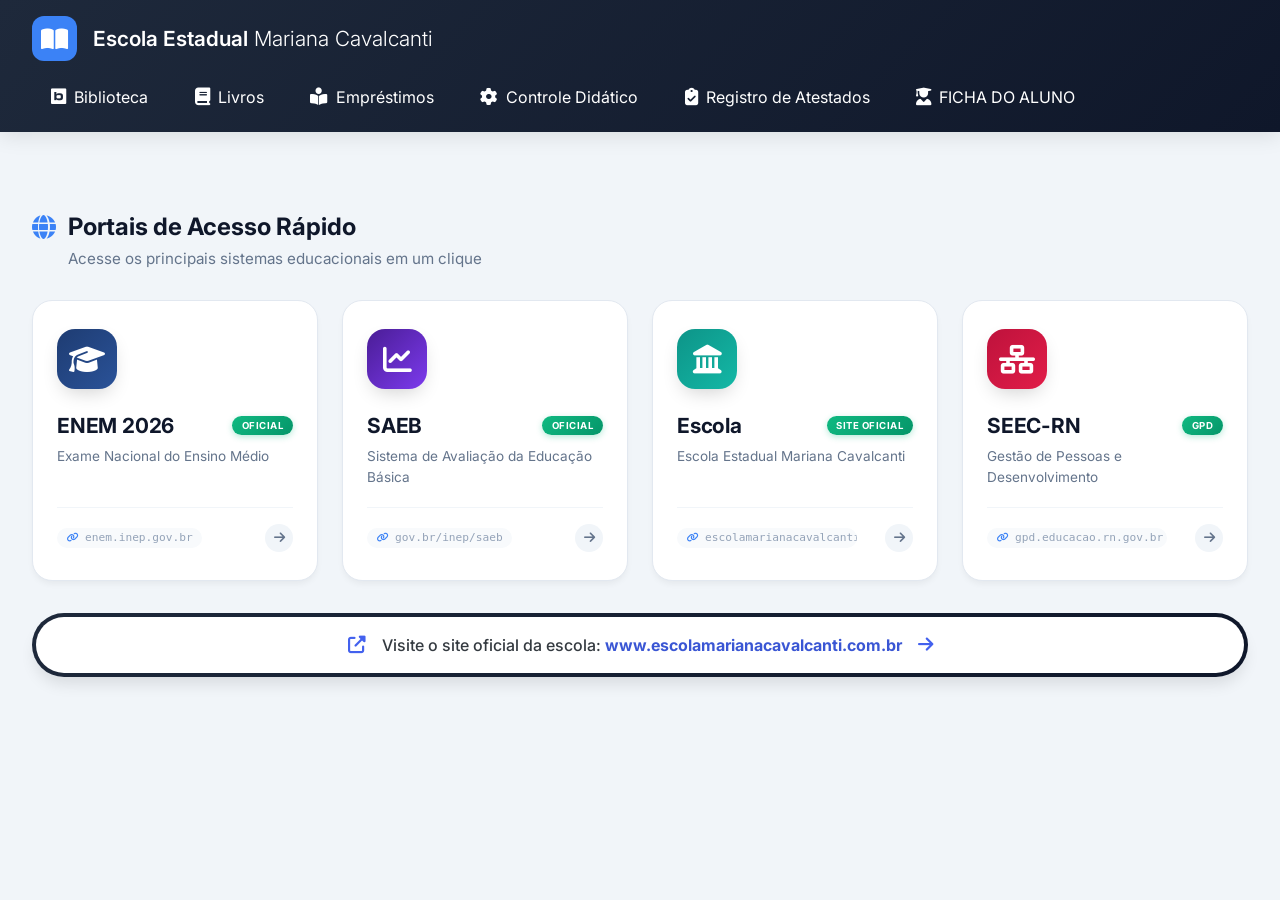
==== commit 8c03913d: "Mudança no index.html" ====
--- a/index.html
+++ b/index.html
@@ -179,113 +179,6 @@
         </div>
     </div>
 
-        <!-- NOVAS SEÇÕES -->
-        <div class="dashboard-sections">
-            <!-- Ações Rápidas -->
-            <div class="quick-actions">
-                <h2><i class="fas fa-bolt"></i> Ações Rápidas</h2>
-                <div class="action-buttons">
-                    <a href="emprestimo.html" class="action-btn">
-                        <i class="fas fa-hand-holding-heart"></i>
-                        <span>Empréstimos</span>
-                    </a>
-                    <a href="ficha_aluno.html" class="action-btn" onclick="alert('Leitor de código de barras ativado!')">
-                        <i class="fa-solid fa-user-graduate"></i>
-                        <span>Estudantes</span>
-                    </a>
-                    <a href="arcevo.html" class="action-btn">
-                        <i class="fas fa-plus-circle"></i>
-                        <span>Cadastrar Livro</span>
-                    </a>
-                    <a href="RegisterAtestado.html" class="action-btn">
-                        <i class="fas fa-file-medical"></i>
-                        <span>Novo Atestado</span>
-                    </a>
-                </div>
-            </div>
-
-            <!-- Livros em Destaque -->
-            <div class="featured-books">
-                <h2><i class="fas fa-star"></i> Livros em Destaque</h2>
-                <div class="books-carousel">
-                    <div class="book-item">
-                        <div class="book-cover">📖</div>
-                        <div class="book-info">
-                            <h4>O Senhor dos Anéis</h4>
-                            <p>J.R.R. Tolkien</p>
-                            <span class="book-status available">Disponível</span>
-                        </div>
-                    </div>
-                    <div class="book-item">
-                        <div class="book-cover">📚</div>
-                        <div class="book-info">
-                            <h4>Dom Casmurro</h4>
-                            <p>Machado de Assis</p>
-                            <span class="book-status borrowed">Emprestado</span>
-                        </div>
-                    </div>
-                    <div class="book-item">
-                        <div class="book-cover">🔬</div>
-                        <div class="book-info">
-                            <h4>Uma Breve História do Tempo</h4>
-                            <p>Stephen Hawking</p>
-                            <span class="book-status available">Disponível</span>
-                        </div>
-                    </div>
-                    <div class="book-item">
-                        <div class="book-cover">🧙</div>
-                        <div class="book-info">
-                            <h4>Harry Potter e a Pedra Filosofal</h4>
-                            <p>J.K. Rowling</p>
-                            <span class="book-status reserved">Reservado</span>
-                        </div>
-                    </div>
-                </div>
-            </div>
-
-            <!-- Próximas Devoluções -->
-            <div class="upcoming-returns">
-                <h2><i class="fas fa-calendar-alt"></i> Próximas Devoluções</h2>
-                <div class="returns-list">
-                    <div class="return-item">
-                        <div class="return-info">
-                            <p class="student-name">Ana Beatriz da Costa</p>
-                            <p class="book-title">O Pequeno Príncipe</p>
-                        </div>
-                        <div class="return-date warning">
-                            <i class="fas fa-exclamation-triangle"></i> Amanhã
-                        </div>
-                    </div>
-                    <div class="return-item">
-                        <div class="return-info">
-                            <p class="student-name">Carlos Antonio da Silva</p>
-                            <p class="book-title">1984 - George Orwell</p>
-                        </div>
-                        <div class="return-date">
-                            22/04/2026
-                        </div>
-                    </div>
-                    <div class="return-item overdue">
-                        <div class="return-info">
-                            <p class="student-name">Maria Jocikelia da Silva</p>
-                            <p class="book-title">A Revolução dos Bichos</p>
-                        </div>
-                        <div class="return-date danger">
-                            <i class="fas fa-times-circle"></i> Atrasado (3 dias)
-                        </div>
-                    </div>
-                    <div class="return-item">
-                        <div class="return-info">
-                            <p class="student-name">Pedro Henrique da Silva</p>
-                            <p class="book-title">Capitães da Areia</p>
-                        </div>
-                        <div class="return-date">
-                            25/04/2026
-                        </div>
-                    </div>
-                </div>
-            </div>
-        </div>
 
         <!-- Link para o site da escola (Banner) -->
         <div class="school-site-banner">
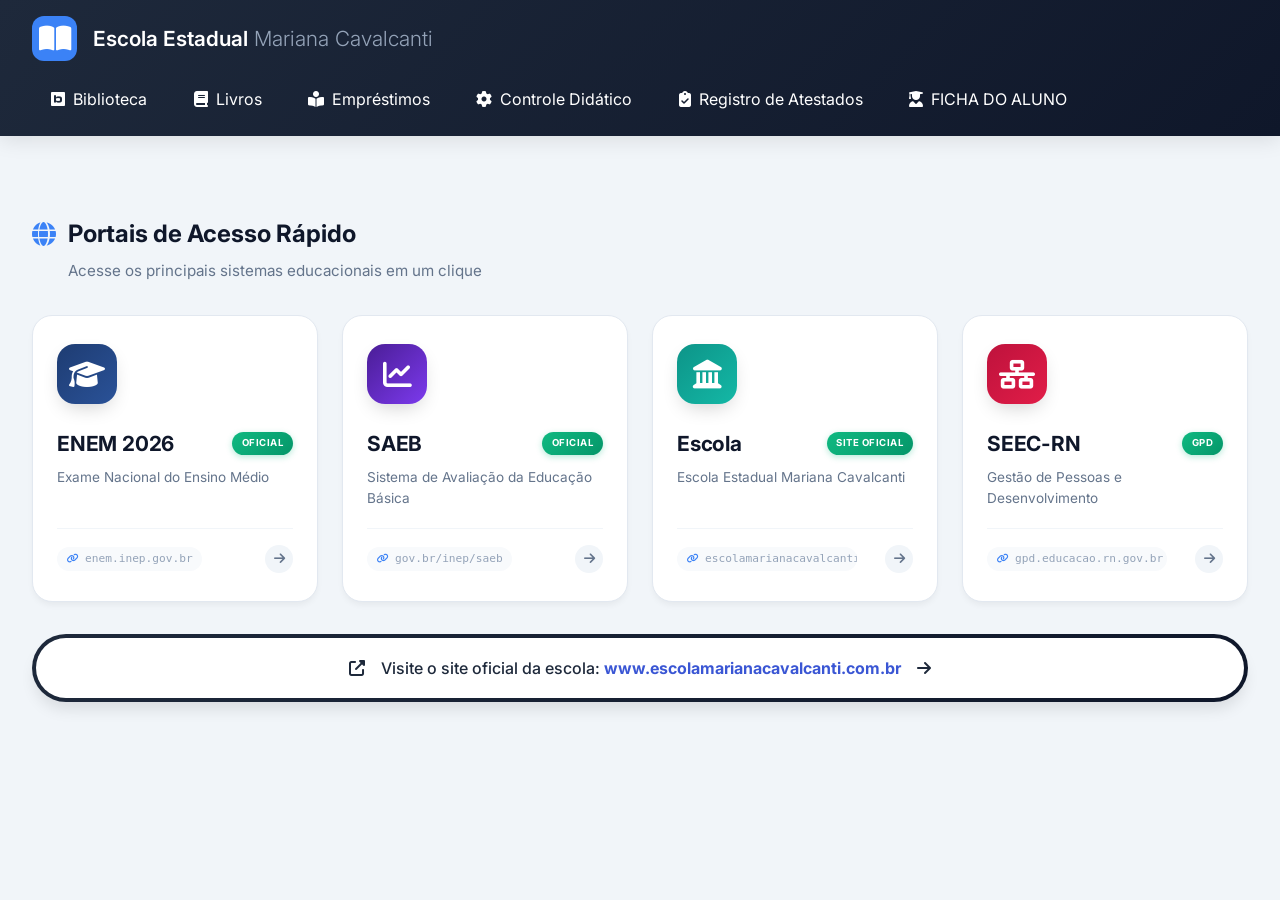
==== commit d7728130: "Finalização do sistema da biblioteca 100% funcionando" ====
--- a/index.html
+++ b/index.html
@@ -3,9 +3,6 @@
 <head>
     <meta charset="UTF-8">
     <meta name="viewport" content="width=device-width, initial-scale=1.0">
-        <!-- Favicon padrão -->
-      
-    <!-- Título -->
     <title>Biblioteca Escolar - Sistema de Gestão</title>
     <link rel="icon" type="image/png" href="assets/img/logo.png">
     <link rel="stylesheet" href="assets/css/style.css">
@@ -63,10 +60,8 @@
                 </ul>
             </nav>
         </div>
-    </header>
-    
+    </header>    
     <main class="main-content">
-        <!-- Painel de Acesso Rápido - Portais Educacionais -->
     <div class="portais-section">
         <div class="section-header">
             <h2>
@@ -74,10 +69,8 @@
                 Portais de Acesso Rápido
             </h2>
             <p>Acesse os principais sistemas educacionais em um clique</p>
-        </div>
-        
+        </div>        
         <div class="portais-grid">
-            <!-- Card ENEM -->
             <a href="https://enem.inep.gov.br/" target="_blank" class="portal-card-v2">
                 <div class="portal-icon-wrapper">
                     <div class="portal-icon" style="background: linear-gradient(135deg, #1e3c72, #2a5298);">
@@ -100,9 +93,7 @@
                     </div>
                 </div>
                 <div class="portal-hover-effect"></div>
-            </a>
-            
-            <!-- Card SAEB -->
+            </a>            
             <a href="https://saeb.inep.gov.br/saeb/" target="_blank" class="portal-card-v2">
                 <div class="portal-icon-wrapper">
                     <div class="portal-icon" style="background: linear-gradient(135deg, #4a1d96, #7c3aed);">
@@ -125,9 +116,7 @@
                     </div>
                 </div>
                 <div class="portal-hover-effect"></div>
-            </a>
-            
-            <!-- Card Escola -->
+            </a>            
             <a href="https://www.escolamarianacavalcanti.com.br" target="_blank" class="portal-card-v2">
                 <div class="portal-icon-wrapper">
                     <div class="portal-icon" style="background: linear-gradient(135deg, #0d9488, #14b8a6);">
@@ -150,9 +139,7 @@
                     </div>
                 </div>
                 <div class="portal-hover-effect"></div>
-            </a>
-            
-            <!-- Card SEEC-RN -->
+            </a>            
             <a href="https://gpd.educacao.rn.gov.br/" target="_blank" class="portal-card-v2">
                 <div class="portal-icon-wrapper">
                     <div class="portal-icon" style="background: linear-gradient(135deg, #be123c, #e11d48);">
@@ -178,9 +165,6 @@
             </a>
         </div>
     </div>
-
-
-        <!-- Link para o site da escola (Banner) -->
         <div class="school-site-banner">
             <a href="https://www.escolamarianacavalcanti.com.br" target="_blank" rel="noopener noreferrer">
                 <i class="fas fa-external-link-alt"></i>
--- a/assets/css/style.css
+++ b/assets/css/style.css
@@ -27,13 +27,14 @@
 }
 
 body {
-    font-family: 'Inter', sans-serif;
+    font-family: 'Inter', -apple-system, BlinkMacSystemFont, 'Segoe UI', sans-serif;
     background: #f1f5f9;
-    color: #1e293b;        
+    color: #1e293b;
     min-height: 100vh;
-}
-
-/* Header - Estilo da página de atestado */
+    line-height: 1.5;
+}
+
+/* Header */
 header {
     background: linear-gradient(135deg, #1e293b, #0f172a);
     color: white;
@@ -68,19 +69,13 @@
     display: flex;
     align-items: center;
     justify-content: center;
-    font-size: 1.5rem;
-}
-
-.logo-icon i {
-    color: white;
+    font-size: 1.8rem;
 }
 
 .logo h1 {
     font-size: 1.3rem;
     font-weight: 600;
     color: white;
-    background: none;
-    -webkit-text-fill-color: white;
 }
 
 .logo h1 span {
@@ -94,9 +89,6 @@
     list-style: none;
     gap: 0.5rem;
     flex-wrap: wrap;
-    background: none;
-    padding: 0;
-    border-radius: 0;
 }
 
 .nav-link {
@@ -117,21 +109,13 @@
     gap: 0.5rem;
 }
 
-.nav-link i {
-    font-size: 1.1rem;
-    color: white;
-}
-
-.nav-link:hover, .nav-link.active {
+.nav-icon {
+    font-size: 1.2rem;
+}
+
+.nav-link:hover,
+.nav-link.active {
     background: rgba(59, 130, 246, 0.3);
-}
-
-.nav-link:hover a {
-    color: white;
-}
-
-.nav-link:hover i {
-    color: white;
 }
 
 /* Main */
@@ -151,21 +135,21 @@
 
 .stats-grid > div {
     background: white;
-    border-radius: var(--border-radius-lg);
+    border-radius: 16px;
     padding: 1.5rem;
-    box-shadow: var(--shadow-lg);
+    box-shadow: 0 10px 15px -3px rgba(0, 0, 0, 0.1);
     transition: transform 0.3s, box-shadow 0.3s;
 }
 
 .stats-grid > div:hover {
     transform: translateY(-5px);
-    box-shadow: var(--shadow-xl);
+    box-shadow: 0 20px 25px -5px rgba(0, 0, 0, 0.1);
 }
 
 .stat-info h3 {
     font-size: 0.9rem;
     font-weight: 600;
-    color: var(--gray-600);
+    color: #868e96;
     margin-bottom: 0.75rem;
     text-transform: uppercase;
     letter-spacing: 0.5px;
@@ -174,126 +158,11 @@
 .stat-number {
     font-size: 2.5rem;
     font-weight: 700;
-    color: var(--gray-800);
+    color: #343a40;
     margin-bottom: 0.5rem;
 }
 
-/* Responsividade */
-@media (max-width: 768px) {
-    header {
-        padding: 1rem;
-    }
-    
-    .header-content {
-        flex-direction: column;
-        text-align: center;
-    }
-    
-    .nav-menu ul {
-        width: 100%;
-        justify-content: center;
-    }
-    
-    .nav-link {
-        padding: 0.5rem 1rem;
-    }
-    
-    .nav-link span {
-        display: inline;
-    }
-    
-    .nav-link i {
-        font-size: 1rem;
-    }
-    
-    main {
-        padding: 1rem;
-    }
-    
-    .stats-grid {
-        grid-template-columns: 1fr;
-    }
-}
-
-@media (max-width: 480px) {
-    .logo h1 {
-        font-size: 1.2rem;
-    }
-    
-    .logo-icon {
-        width: 35px;
-        height: 35px;
-    }
-    
-    .logo-icon i {
-        font-size: 1.2rem;
-    }
-    
-    .nav-link span {
-        display: none;
-    }
-    
-    .nav-link i {
-        font-size: 1.25rem;
-    }
-    
-    .stat-number {
-        font-size: 2rem;
-    }
-}
-
-/* Responsividade */
-@media (max-width: 768px) {
-    .header-content {
-        flex-direction: column;
-        padding: 1rem;
-    }
-    
-    .nav-menu ul {
-        width: 100%;
-        justify-content: center;
-        flex-wrap: wrap;
-    }
-    
-    .nav-link {
-        padding: 0.5rem 1rem;
-    }
-    
-    .nav-link span {
-        display: none;
-    }
-    
-    .nav-link i {
-        font-size: 1.25rem;
-    }
-    
-    main {
-        padding: 1rem;
-    }
-    
-    .stats-grid {
-        grid-template-columns: 1fr;
-    }
-}
-
-@media (max-width: 480px) {
-    .logo h1 {
-        font-size: 1.2rem;
-    }
-    
-    .logo-icon {
-        width: 32px;
-        height: 32px;
-    }
-    
-    .stat-number {
-        font-size: 2rem;
-    }
-}
-/* =============================================
-   NOVAS SEÇÕES DO DASHBOARD (INDEX)
-   ============================================= */
-
+/* Dashboard Sections */
 .dashboard-sections {
     display: grid;
     grid-template-columns: 1fr 1fr;
@@ -301,26 +170,29 @@
     margin: 2rem 0;
 }
 
-/* Ações Rápidas */
-.quick-actions {
+.quick-actions,
+.featured-books,
+.upcoming-returns {
     background: white;
-    border-radius: var(--border-radius-lg);
+    border-radius: 16px;
     padding: 1.5rem;
-    box-shadow: var(--shadow-md);
-}
-
-.quick-actions h2, .featured-books h2, .upcoming-returns h2 {
+    box-shadow: 0 4px 6px -1px rgba(0, 0, 0, 0.1);
+}
+
+.quick-actions h2,
+.featured-books h2,
+.upcoming-returns h2 {
     font-size: 1.2rem;
     font-weight: 600;
-    color: var(--gray-800);
+    color: #343a40;
     margin-bottom: 1.25rem;
     display: flex;
     align-items: center;
     gap: 0.5rem;
 }
 
-.quick-actions h2 i, .featured-books h2 i, .upcoming-returns h2 i {
-    color: var(--primary);
+.section-icon {
+    font-size: 1.3rem;
 }
 
 .action-buttons {
@@ -330,8 +202,8 @@
 }
 
 .action-btn {
-    background: var(--gray-50);
-    border: 1px solid var(--gray-200);
+    background: #f8f9fa;
+    border: 1px solid #e9ecef;
     border-radius: 12px;
     padding: 1rem 0.75rem;
     display: flex;
@@ -339,34 +211,27 @@
     align-items: center;
     gap: 0.5rem;
     text-decoration: none;
-    color: var(--gray-800);
+    color: #343a40;
     font-weight: 500;
     transition: all 0.2s;
 }
 
-.action-btn i {
-    font-size: 1.5rem;
-    color: var(--primary);
+.btn-icon {
+    background: none;
+    border: none;
+    padding: 0.4rem;
+    border-radius: 0.25rem;
+    cursor: pointer;
+    color: #64748b;
+    transition: all 0.2s;
 }
 
 .action-btn:hover {
-    background: var(--primary);
-    border-color: var(--primary);
+    background: #4361ee;
+    border-color: #4361ee;
     color: white;
     transform: translateY(-3px);
-    box-shadow: var(--shadow-md);
-}
-
-.action-btn:hover i {
-    color: white;
-}
-
-/* Livros em Destaque */
-.featured-books {
-    background: white;
-    border-radius: var(--border-radius-lg);
-    padding: 1.5rem;
-    box-shadow: var(--shadow-md);
+    box-shadow: 0 4px 6px -1px rgba(0, 0, 0, 0.1);
 }
 
 .books-carousel {
@@ -380,13 +245,13 @@
     align-items: center;
     gap: 1rem;
     padding: 0.75rem;
-    background: var(--gray-50);
+    background: #f8f9fa;
     border-radius: 12px;
     transition: background 0.2s;
 }
 
 .book-item:hover {
-    background: var(--gray-100);
+    background: #f1f3f5;
 }
 
 .book-cover {
@@ -399,19 +264,19 @@
     justify-content: center;
     font-size: 1.8rem;
     color: white;
-    box-shadow: 0 4px 6px rgba(0,0,0,0.05);
+    box-shadow: 0 4px 6px rgba(0, 0, 0, 0.05);
 }
 
 .book-info h4 {
     font-size: 1rem;
     font-weight: 600;
-    color: var(--gray-800);
+    color: #343a40;
     margin-bottom: 0.2rem;
 }
 
 .book-info p {
     font-size: 0.8rem;
-    color: var(--gray-600);
+    color: #868e96;
     margin-bottom: 0.3rem;
 }
 
@@ -438,13 +303,8 @@
     color: #e67700;
 }
 
-/* Próximas Devoluções */
 .upcoming-returns {
     grid-column: span 2;
-    background: white;
-    border-radius: var(--border-radius-lg);
-    padding: 1.5rem;
-    box-shadow: var(--shadow-md);
 }
 
 .returns-list {
@@ -458,25 +318,25 @@
     justify-content: space-between;
     align-items: center;
     padding: 1rem;
-    background: var(--gray-50);
+    background: #f8f9fa;
     border-radius: 12px;
-    border-left: 4px solid var(--gray-300);
+    border-left: 4px solid #dee2e6;
 }
 
 .return-item.overdue {
-    border-left-color: var(--danger);
+    border-left-color: #ff6b6b;
     background: #fff5f5;
 }
 
 .student-name {
     font-weight: 600;
-    color: var(--gray-800);
+    color: #343a40;
     margin-bottom: 0.2rem;
 }
 
 .book-title {
     font-size: 0.85rem;
-    color: var(--gray-600);
+    color: #868e96;
 }
 
 .return-date {
@@ -484,7 +344,7 @@
     padding: 0.3rem 0.8rem;
     border-radius: 20px;
     background: white;
-    box-shadow: 0 2px 4px rgba(0,0,0,0.02);
+    box-shadow: 0 2px 4px rgba(0, 0, 0, 0.02);
 }
 
 .return-date.warning {
@@ -493,74 +353,129 @@
 }
 
 .return-date.danger {
-    color: var(--danger);
+    color: #ff6b6b;
     background: #ffe3e3;
 }
 
-/* Banner do Site da Escola */
+/* Banner do Site da Escola - COM ÍCONES NATIVOS */
 .school-site-banner {
     margin: 2rem 0 1rem;
     background: linear-gradient(135deg, #1e293b, #0f172a);
     border-radius: 60px;
     padding: 0.25rem;
-    box-shadow: var(--shadow-lg);
+    box-shadow: 0 10px 15px -3px rgba(0, 0, 0, 0.1);
+    display: block;
+    width: 100%;
 }
 
 .school-site-banner a {
-    display: flex;
+    display: flex !important;
     align-items: center;
     justify-content: center;
     gap: 1rem;
     padding: 1rem 2rem;
-    background: white;
+    background: white !important;
     border-radius: 60px;
     text-decoration: none;
-    color: var(--gray-800);
+    color: #1e293b !important;
     font-weight: 500;
     transition: all 0.3s;
     border: 2px solid transparent;
+    width: 100%;
+    font-family: 'Inter', -apple-system, BlinkMacSystemFont, 'Segoe UI', sans-serif;
 }
 
 .school-site-banner a:hover {
-    background: transparent;
-    color: white;
-    border-color: rgba(255,255,255,0.3);
-}
-
-.school-site-banner a i {
-    color: var(--primary);
-    font-size: 1.1rem;
-}
-
-.school-site-banner a:hover i {
-    color: white;
+    background: transparent !important;
+    color: white !important;
+    border-color: rgba(255, 255, 255, 0.3);
+}
+
+.banner-icon {
+    font-size: 1.3rem;
+    font-weight: bold;
+}
+
+.school-site-banner a:hover .banner-icon {
+    opacity: 0.9;
 }
 
 .school-site-banner strong {
-    color: var(--primary-dark);
+    color: #3a56d4 !important;
+    font-weight: 700;
 }
 
 .school-site-banner a:hover strong {
-    color: #ffd43b;
-}
-
-/* Ajustes Responsivos */
+    color: #ffd43b !important;
+}
+
+/* Responsividade */
 @media (max-width: 768px) {
+    header {
+        padding: 1rem;
+    }
+
+    .header-content {
+        flex-direction: column;
+        text-align: center;
+    }
+
+    .nav-menu ul {
+        width: 100%;
+        justify-content: center;
+    }
+
+    .nav-link {
+        padding: 0.5rem 1rem;
+    }
+
+    .nav-link span {
+        display: none;
+    }
+
+    .nav-icon {
+        font-size: 1.4rem;
+    }
+
+    main {
+        padding: 1rem;
+    }
+
+    .stats-grid {
+        grid-template-columns: 1fr;
+    }
+
     .dashboard-sections {
         grid-template-columns: 1fr;
     }
-    
+
     .upcoming-returns {
         grid-column: span 1;
     }
-    
+
     .action-buttons {
         grid-template-columns: 1fr;
     }
-    
+
     .school-site-banner a {
         flex-direction: column;
         text-align: center;
         padding: 1rem;
     }
+}
+
+@media (max-width: 480px) {
+    .logo h1 {
+        font-size: 1.2rem;
+    }
+
+    .logo-icon {
+        width: 32px;
+        height: 32px;
+        font-size: 1.3rem;
+    }
+
+    .stat-number {
+        font-size: 2rem;
+    }
 }
--- a/assets/css/index.css
+++ b/assets/css/index.css
@@ -1,7 +1,3 @@
-/* =============================================
-   PAINEL DE PORTAIS EDUCACIONAIS - DESIGN PRO
-   ============================================= */
-
 .portais-section {
     margin: 3rem 0 2rem;
 }
@@ -39,7 +35,7 @@
     gap: 1.5rem;
 }
 
-/* Card Profissional */
+/* Card  */
 .portal-card-v2 {
     position: relative;
     background: white;
@@ -195,10 +191,6 @@
     transform: translateX(3px);
 }
 
-/* =============================================
-   RESPONSIVIDADE
-   ============================================= */
-
 @media (max-width: 1200px) {
     .portais-grid {
         grid-template-columns: repeat(2, 1fr);
@@ -230,11 +222,6 @@
     }
 }
 
-/* =============================================
-   REMOVER ESTILOS ANTIGOS (se não for mais usar)
-   ============================================= */
-   
-/* Oculte os cards antigos se ainda estiverem no HTML */
 .stats-grid {
     display: none;
 }
